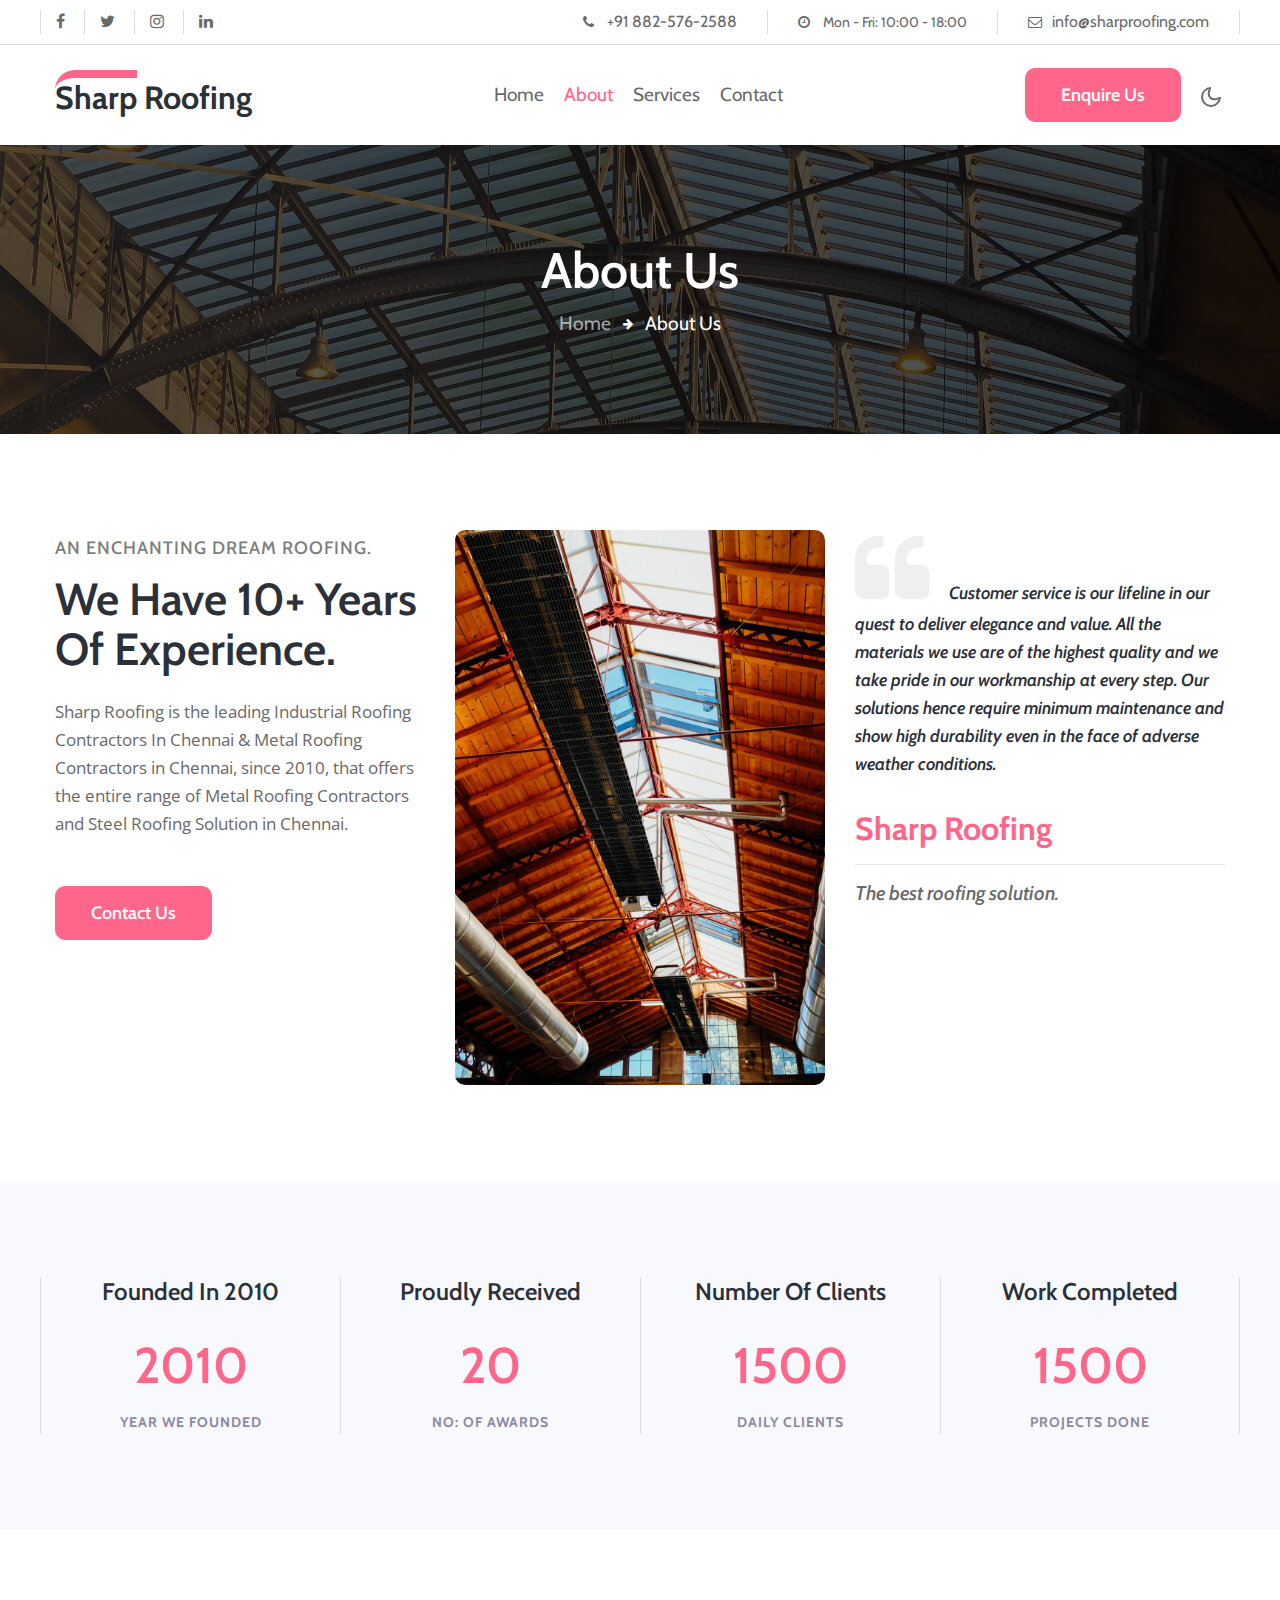
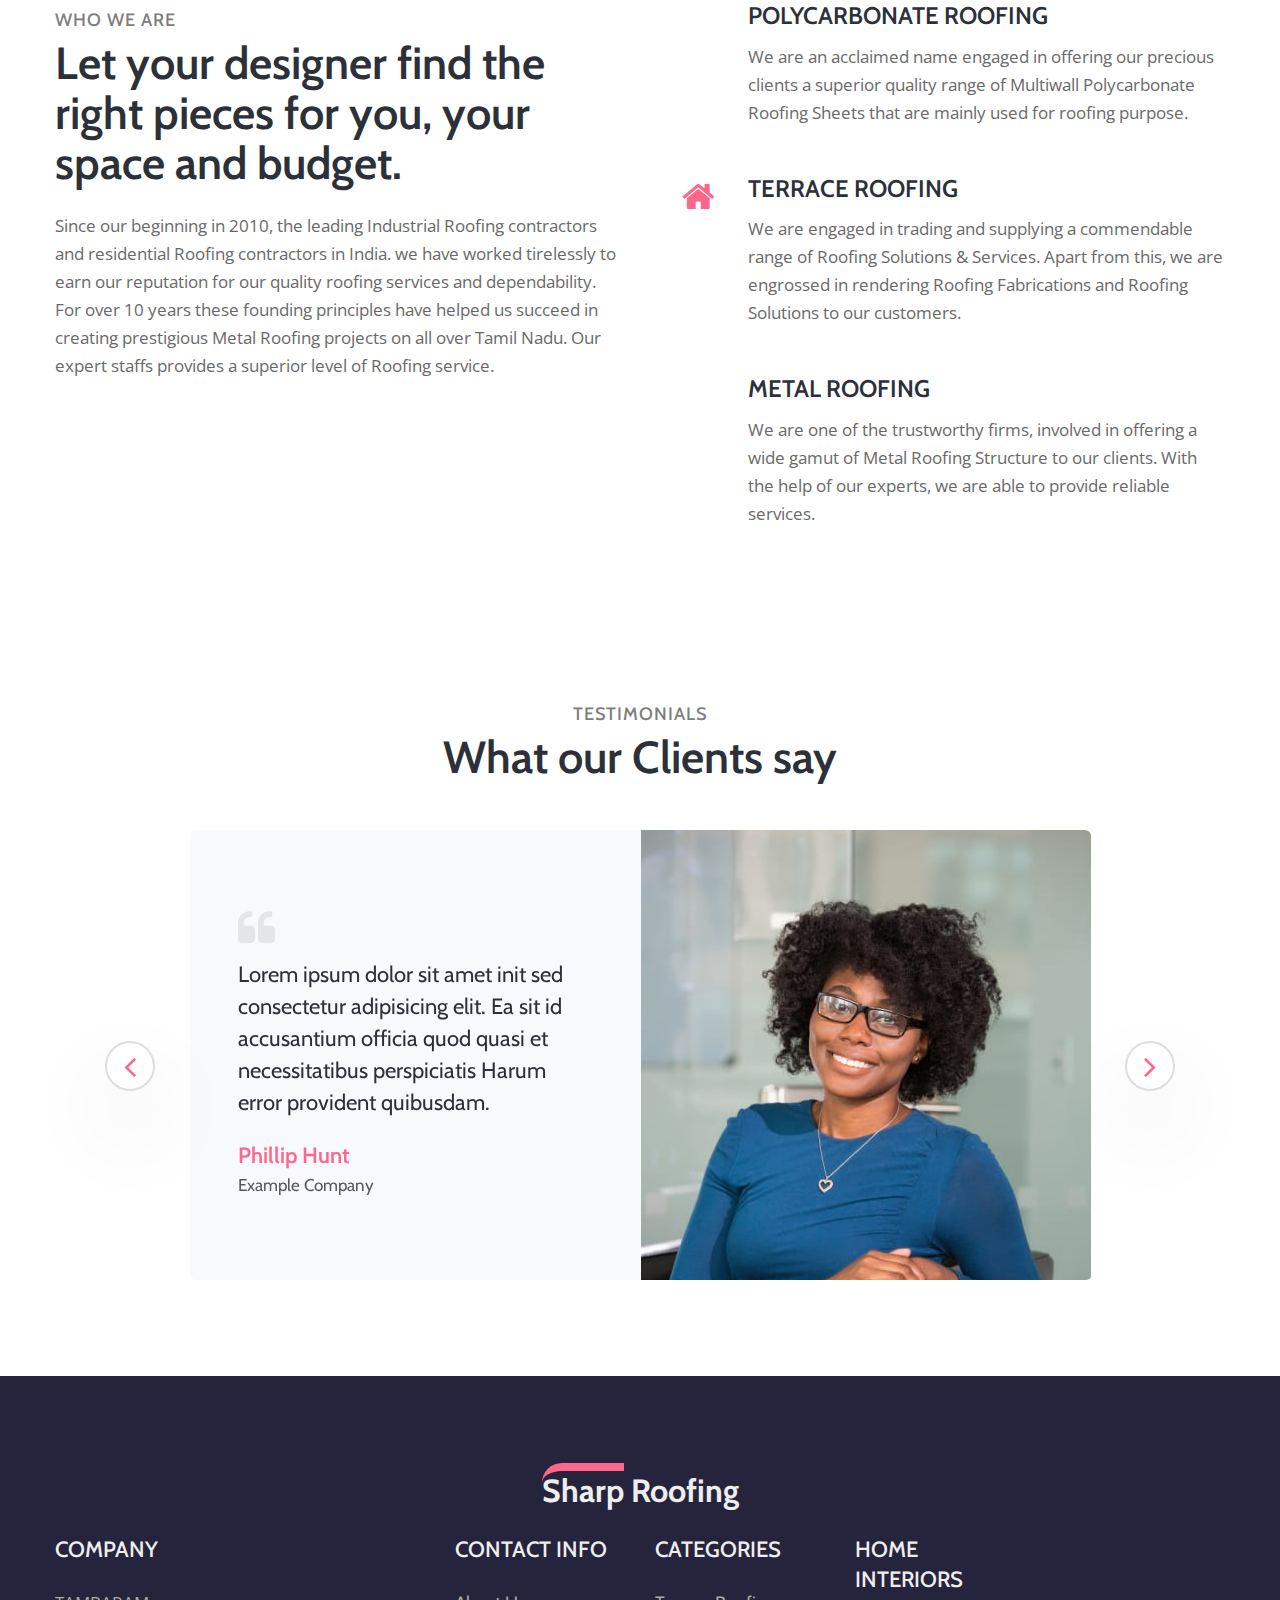
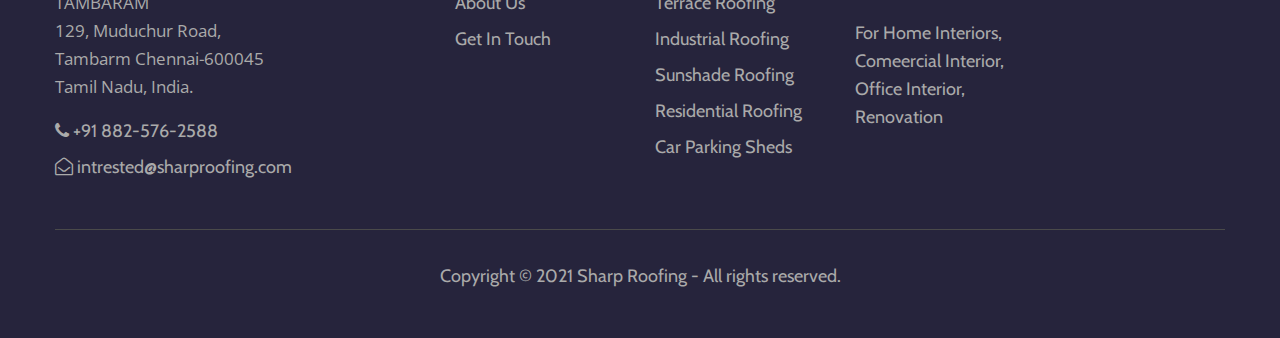
==== about.html @ 93df51a2 "site updates" ====
<!doctype html>
<html lang="en">

<head>
  <!-- Required meta tags -->
  <meta charset="utf-8">
  <meta name="viewport" content="width=device-width, initial-scale=1, shrink-to-fit=no">

  <link href="//fonts.googleapis.com/css2?family=Cabin:wght@400;500;600;700&display=swap" rel="stylesheet">
  <link href="//fonts.googleapis.com/css?family=Open+Sans:300,400,600,700,800&display=swap" rel="stylesheet">
  <script src="https://kit.fontawesome.com/ade8425e40.js" crossorigin="anonymous"></script>

  <title>Sharp Roofing</title>

  <!--CSS -->
  <link rel="stylesheet" href="assets/css/style-starter.css">
</head>

<body>
<!-- header top-->
<section class="w3l-top-header-content d-md-block d-none">
  <div class="hny-top-menu">
      <div class="top-hd">
          <div class="container">
              <div class="row">
                  <ul class="social-top">
                      <li><a href="#"><span class="fa fa-facebook"></span></a></li>
                      <li><a href="#"><span class="fa fa-twitter"></span></a></li>
                      <li><a href="#"><span class="fa fa-instagram"></span></a> </li>
                      <li><a href="#"><span class="fa fa-linkedin"></span> </a> </li>
                  </ul>
                  <ul class="accounts ml-auto">
                      <li class="top_li">
                          <span class="fa fa-phone"></span>
                          <a href="tel:+91 882-576-2588">+91 882-576-2588</a>
                      </li>

                      <li class="top_li">
                          <span class="fa fa-clock-o"></span> Mon - Fri: 10:00 - 18:00
                      </li>
                      <li class="top_li mr-lg-0"><span class="fa fa-envelope-o"></span><a
                              href="mailto:info@sharproofing.com">info@sharproofing.com </a>
                      </li>

                  </ul>
              </div>
          </div>
      </div>
  </div>
</section>
<!-- //header top-->

<!--header-->
<header>
  <div class="container">
      <nav class="navbar navbar-expand-lg">
          <h1><a class="navbar-brand" href="index.html">
                  <span class="sub-log">Sharp</span> Roofing
              </a></h1>
          <button class="navbar-toggler collapsed" type="button" data-toggle="collapse"
              data-target="#navbarTogglerDemo02" aria-controls="navbarTogglerDemo02" aria-expanded="false"
              aria-label="Toggle navigation">
              <span class="navbar-toggler-icon fa icon-expand fa-bars"></span>
              <span class="navbar-toggler-icon fa icon-close fa-times"></span>
              </span>
          </button>

          <div class="collapse navbar-collapse" id="navbarTogglerDemo02">
              <ul class="navbar-nav mx-lg-auto">
                  <li class="nav-item @@home__active">
                      <a class="nav-link" href="index.html">Home <span class="sr-only">(current)</span></a>
                  </li>
                  <li class="nav-item active">
                      <a class="nav-link" href="about.html">About</a>
                  </li>
                  <li class="nav-item @@services__active">
                      <a class="nav-link" href="services.html">Services</a>
                  </li>
                  <!-- <li class="nav-item @@projects__active">
                      <a class="nav-link" href="projects.html">Projects</a>
                  </li> -->
                  <li class="nav-item @@contact__active">
                      <a class="nav-link" href="contact.html">Contact</a>
                  </li>
              </ul>
          </div>

          <div class="d-lg-block d-none">
              <a href="contact.html" class="btn btn-style btn-primary">Enquire Us</a>
          </div>

          <!-- toggle switch for light and dark theme -->
          <div class="mobile-position">
              <nav class="navigation">
                  <div class="theme-switch-wrapper">
                      <label class="theme-switch" for="checkbox">
                          <input type="checkbox" id="checkbox">
                          <div class="mode-container py-1">
                              <i class="gg-sun"></i>
                              <i class="gg-moon"></i>
                          </div>
                      </label>
                  </div>
              </nav>
          </div>
          <!-- //toggle switch for light and dark theme -->
      </nav>
  </div>
</header>
<!-- //header -->

<!-- about breadcrumb -->
<section class="w3l-about-breadcrumb">
    <div class="breadcrumb-bg breadcrumb-bg-about py-5">
        <div class="container py-lg-5 py-md-3">
            <h2 class="title">About Us</h2>
            <ul class="breadcrumbs-custom-path mt-2 text-center">
                <li><a href="index.html">Home</a></li>
                <li class="active"><span class="fa fa-arrow-right mx-2" aria-hidden="true"></span> About Us </li>
            </ul>
        </div>
    </div>
</section>
<!-- //about breadcrumb -->

 <!-- about block1 -->
 <section class="wthree-row py-5 about-main" id="about">
     <div class="container py-lg-5 py-md-4">
         <div class="bg-pricemain row">
             <div class="col-lg-4 mb-lg-0 mb-5">
                 <h3 class="title-small mb-2">An enchanting dream Roofing.</h3>
                 <h3 class="title-big text-capitalize">We Have 10+ Years Of Experience. </h3>
                 <p class="pt-4">Sharp Roofing is the leading Industrial Roofing Contractors In Chennai & Metal Roofing Contractors in Chennai, since 2010, that offers the entire range of Metal Roofing Contractors and Steel Roofing Solution in Chennai.</p>
                 <a href="contact.html" class="btn btn-style btn-primary mt-lg-5 mt-4">Contact Us</a>
             </div>
             <div class="col-lg-4 col-md-6 text-center">
                 <div class="agileits-banner-info4">
                     <img src="assets/images/about-roof.jpeg" alt="image" class="img-fluid radius-image" />
                 </div>
             </div>
             <div class="col-lg-4 col-md-6 mt-md-0 mt-4">
                 <span class="fa fa-quote-left" aria-hidden="true"></span>
                 <p class="py-4 pl-3 d-inline font-italic about-right-text">Customer service is our lifeline in our quest to deliver elegance and value. All the materials we use are of the highest quality and we take pride in our workmanship at every step. Our solutions hence require minimum maintenance and show high durability even in the face of adverse weather conditions.
                 </p>
                 <h5 class="abt-right">Sharp Roofing</h5>
                 <hr>
                 <h4 class="abt-right-text font-italic">The best roofing solution.</h4>
             </div>
         </div>
     </div>
 </section>
 <!-- //about block1 -->
 
<!-- stats -->
<section class="w3l-stats py-5" id="stats">
    <div class="gallery-inner container py-md-5 py-4">
        <div class="row stats-con">
            <div class="col-md-3 col-6 stats_info counter_grid">
                <h3>Founded in 2010</h3>
                <p class="counter">2010</p>
                <span>Year we Founded</span>
            </div>
            <div class="col-md-3 col-6 stats_info counter_grid1">
                <h3>Proudly Received</h3>
                <p class="counter">20</p>
                <span>No: of Awards</span>
            </div>
            <div class="col-md-3 col-6 stats_info counter_grid mt-md-0 mt-5">
                <h3>Number of clients</h3>
                <p class="counter">1500</p>
                <span>Daily clients</span>
            </div>
            <div class="col-md-3 col-6 stats_info counter_grid mt-md-0 mt-5">
                <h3>Work completed</h3>
                <p class="counter">1500</p>
                <span>Projects done</span>
            </div>
        </div>
    </div>
</section>
<!-- //stats -->

<!-- about block3 -->
<section class="w3l-content-4">
    <div class="content-4-main py-5">
        <div class="container py-lg-4">
            <div class="content-info-in row">
                <div class="content-left col-lg-6">
                    <h3 class="title-small"> Who we are</h3>
                    <h3 class="title-big">Let your designer find the right pieces for you, your space and budget.</h3>
                    <p class="mt-4"> Since our beginning in 2010, the leading Industrial Roofing contractors and residential Roofing contractors in India. we have worked tirelessly to earn our reputation for our quality roofing services and dependability.<br>
                    For over 10 years these founding  principles have helped us succeed in creating prestigious  Metal Roofing projects on all over Tamil Nadu. Our expert staffs provides a superior level of  Roofing service.</p>
                    <img src="assets/images/banner3.jpg" class="img-fluid mt-3" alt="">
                </div>
                <div class="content-right col-lg-6 pl-lg-4 mt-lg-0 mt-5">
                    <div class="row content4-right-grids mb-lg-5 mb-5">
                        <div class="col-2 content4-right-icon">
                            <div class="content4-icon">
                                <span class="fa fa-accusoft"></span>
                            </div>
                        </div>
                        <div class="col-10 content4-right-info">
                            <h6><a href="#url">POLYCARBONATE ROOFING</a></h6>
                            <p>We are an acclaimed name engaged in offering our precious clients a superior quality range of Multiwall Polycarbonate Roofing Sheets that are mainly used for roofing purpose.</p>
                        </div>
                    </div>
                    <div class="row content4-right-grids mb-lg-5 mb-5">
                        <div class="col-2 content4-right-icon">
                            <div class="content4-icon">
                                <span class="fa fa-home"></span>
                            </div>
                        </div>
                        <div class="col-10 content4-right-info">
                            <h6><a href="#url">TERRACE ROOFING</a></h6>
                            <p>We are engaged in trading and supplying a commendable range of Roofing Solutions & Services. Apart from this, we are engrossed in rendering Roofing Fabrications and Roofing Solutions to our customers.</p>
                        </div>
                    </div>
                    <div class="row content4-right-grids">
                        <div class="col-2 content4-right-icon">
                            <div class="content4-icon">
                                <span class="fa fa-campground"></span>
                            </div>
                        </div>
                        <div class="col-10 content4-right-info">
                            <h6><a href="#url"> METAL ROOFING</a></h6>
                            <p>We are one of the trustworthy firms, involved in offering a wide gamut of Metal Roofing Structure to our clients. With the help of our experts, we are able to provide reliable services.</p>
                        </div>
                    </div>
                </div>
            </div>
        </div>
    </div>
</section>
<!-- //about block3 -->

<!-- team section -->
<!-- <section class="w3l-team" id="team">
  <div class="team py-5">
    <div class="container py-lg-5">
      <div class="header-section text-center mx-auto">
        <h3 class="title-small">Our Team Members</h3>
        <h3 class="title-big">Our Creative Team</h3>
      </div>
      <div class="row team-row pt-lg-3 mt-md-5 mt-4">
        <div class="col-lg-3 col-sm-6 team-wrap">
          <div class="team-info">
            <div class="column position-relative img-circle">
              <a href="#url"><img src="assets/images/team1.jpg" alt="" class="img-fluid team-image" /></a>
            </div>
            <div class="column-btm">
              <h3 class="name-pos"><a href="#url">Gwen Johnson</a></h3>
              <p>Founder & CEO</p>
              <div class="social">
                <a href="#facebook" class="facebook"><span class="fa fa-facebook" aria-hidden="true"></span></a>
                <a href="#twitter" class="twitter"><span class="fa fa-twitter" aria-hidden="true"></span></a>
              </div>
            </div>
          </div>
        </div> -->
        <!-- end team member -->

        <!-- <div class="col-lg-3 col-sm-6 team-wrap mt-sm-0 pt-sm-0 mt-4 pt-2">

          <div class="team-info">
            <div class="column position-relative img-circle">
              <a href="#url"><img src="assets/images/team2.jpg" alt="" class="img-fluid team-image" /></a>
            </div>
            <div class="column-btm">
              <h3 class="name-pos"><a href="#url">Daniel Roberto</a></h3>
              <p>Regional Manager</p>
              <div class="social">
                <a href="#facebook" class="facebook"><span class="fa fa-facebook" aria-hidden="true"></span></a>
                <a href="#twitter" class="twitter"><span class="fa fa-twitter" aria-hidden="true"></span></a>
              </div>
            </div>
          </div>
        </div> -->
        <!-- end team member -->

        <!-- <div class="col-lg-3 col-sm-6 team-wrap mt-lg-0 pt-lg-0 mt-4 pt-2">
          <div class="team-info">
            <div class="column position-relative img-circle">
              <a href="#url"><img src="assets/images/team3.jpg" alt="" class="img-fluid team-image" /></a>
            </div>
            <div class="column-btm">
              <h3 class="name-pos"><a href="#url">Dhony Abraham</a></h3>
              <p>Managing Partner</p>
              <div class="social">
                <a href="#facebook" class="facebook"><span class="fa fa-facebook" aria-hidden="true"></span></a>
                <a href="#twitter" class="twitter"><span class="fa fa-twitter" aria-hidden="true"></span></a>
              </div>
            </div>
          </div>

        </div> -->
        <!-- end team member -->
        <!-- end team member -->

        <!-- <div class="col-lg-3 col-sm-6 team-wrap mt-lg-0 pt-lg-0 mt-4 pt-2">

          <div class="team-info">
            <div class="column position-relative img-circle">
              <a href="#url"><img src="assets/images/team4.jpg" alt="" class="img-fluid team-image" /></a>
            </div>
            <div class="column-btm">
              <h3 class="name-pos"><a href="#url">Marko Dugonji</a></h3>
              <p>Cheif Executive</p>
              <div class="social">
                <a href="#facebook" class="facebook"><span class="fa fa-facebook" aria-hidden="true"></span></a>
                <a href="#twitter" class="twitter"><span class="fa fa-twitter" aria-hidden="true"></span></a>
              </div>
            </div>
          </div>
        </div> -->
        <!-- end team member -->

      <!-- </div>
    </div>
</section> -->
<!-- //teamsection -->

<!-- testimonials -->
<section class="w3l-testimonials" id="testimonials">
    <div class="testimonials py-5">
        <div class="container py-lg-5">
            <div class="title-content text-center">
                <h3 class="title-small">Testimonials</h3>
                <h3 class="title-big">What our Clients say</h3>
            </div>
            <div class="row mt-lg-5 mt-4">
                <div class="col-md-10 mx-auto">
                    <div class="owl-two owl-carousel owl-theme">
                        <div class="item">
                            <div class="slider-info">
                                <div class="message">
                                    <span class="fa fa-quote-left" aria-hidden="true"></span>
                                    <p>Lorem ipsum dolor sit amet init sed consectetur adipisicing elit. Ea sit id
                                        accusantium
                                        officia quod quasi et necessitatibus perspiciatis Harum error provident
                                        quibusdam.</p>
                                    <div class="name mt-4">
                                        <h4>Phillip Hunt</h4>
                                        <p>Example Company</p>
                                    </div>
                                </div>
                                <div class="img-circle">
                                    <img src="assets/images/team1.jpg" class="img-fluid testimonial-img" alt="client">
                                </div>
                            </div>
                        </div>
                        <div class="item">
                            <div class="slider-info">
                                <div class="message">
                                    <span class="fa fa-quote-left" aria-hidden="true"></span>
                                    <p>Lorem ipsum dolor sit amet init sed consectetur adipisicing elit. Ea sit id
                                        accusantium
                                        officia quod quasi et necessitatibus perspiciatis Harum error provident
                                        quibusdam.</p>
                                    <div class="name mt-4">
                                        <h4>Sara Grant</h4>
                                        <p>Example Company</p>
                                    </div>
                                </div>
                                <div class="img-circle">
                                    <img src="assets/images/team2.jpg" class="img-fluid testimonial-img" alt="client">
                                </div>
                            </div>
                        </div>
                        <div class="item">
                            <div class="slider-info">
                                <div class="message">
                                    <span class="fa fa-quote-left" aria-hidden="true"></span>
                                    <p>Lorem ipsum dolor sit amet init sed consectetur adipisicing elit. Ea sit id
                                        accusantium
                                        officia quod quasi et necessitatibus perspiciatis Harum error provident
                                        quibusdam.</p>
                                    <div class="name mt-4">
                                        <h4>Luke Jacobs</h4>
                                        <p>Example Company</p>
                                    </div>
                                </div>
                                <div class="img-circle">
                                    <img src="assets/images/team3.jpg" class="img-fluid testimonial-img" alt="client">
                                </div>
                            </div>
                        </div>
                        <div class="item">
                            <div class="slider-info">

                                <div class="message">
                                    <span class="fa fa-quote-left" aria-hidden="true"></span>
                                    <p>Lorem ipsum dolor sit amet init sed consectetur adipisicing elit. Ea sit id
                                        accusantium
                                        officia quod quasi et necessitatibus perspiciatis Harum error provident
                                        quibusdam.</p>
                                    <div class="name mt-4">
                                        <h4>Claire Olson</h4>
                                        <p>Example Company</p>
                                    </div>
                                </div>
                                <div class="img-circle">
                                    <img src="assets/images/team4.jpg" class="img-fluid testimonial-img" alt="client">
                                </div>
                            </div>
                        </div>
                    </div>
                </div>
            </div>
        </div>
    </div>
</section>
<!-- //testimonials -->
<!-- footer -->
<footer class="w3l-footer py-5">
  <div class="container pt-lg-5 pt-md-3">
    <div class="footer-grid_section text-center">
      <div class="footer-title mb-3">
        <h2> <a class="navbar-brand" href="index.html">
            <span class="sub-log">Sharp</span> Roofing
          </a></h2>
      </div>
    </div>
    <div class="row mt-4">
      <div class="col-lg-4 mb-lg-0 mb-5 footer-top">
        <h4 class="mb-4 w3f_title text-uppercase">Company</h4>
        <div class="footer-style-w3ls mb-3">
          <p>TAMBARAM <br> 129, Muduchur Road,<br>Tambarm Chennai-600045 <br>Tamil Nadu, India.</p>
        </div>
        <ul class="list-agileits">
          <li class="my-2"><a href="tel:+91 882-576-2588"><span class="fa fa-phone"></span> +91 882-576-2588</a></li>
          <li><a href="mailto:intrested@sharproofing.com" class="mail"><span class="fa fa-envelope-open-o"></span>
              intrested@sharproofing.com</a></li>
        </ul>
      </div>
      <div class="col-lg-2 col-md-3 col-6 footv3-left">
        <h4 class="mb-md-4 mb-3 w3f_title text-uppercase">Contact Info</h4>
        
        <ul class="list-agileits">
          <li class="my-2">
            <a href="about.html">
              About Us
            </a>
          </li>
          <li>
            <a href="contact.html">
              Get In Touch
            </a>
          </li>
        </ul>
      </div>
      <div class="col-lg-2 col-md-3 col-6">
        <h4 class="mb-md-4 mb-3 w3f_title text-uppercase">Categories</h4>
        <ul class="list-agileits">
          <li class="my-2">
            <a href="#about">
              Terrace Roofing
            </a>
          </li>
          <li class="mb-2">
            <a href="#about">
              Industrial Roofing
            </a>
          </li>
          <li class="my-2">
            <a href="#about">
              Sunshade Roofing
            </a>
          </li>
          <li class="my-2">
            <a href="#about">
              Residential Roofing
            </a>
          </li>
          <li>
            <a href="#about">
              Car Parking Sheds
            </a>
          </li>
        </ul>
      </div>

      <!-- <div class="col-lg-2 col-md-3 col-6 mt-md-0 mt-5">
        <h4 class="mb-md-4 mb-3 w3f_title text-uppercase">Resources</h4>
        <ul class="list-agileits">
          <li class="my-2">
            <a href="#url">
              Getting Started
            </a>
          </li>
          <li class="mb-2">
            <a href="#url">
              Best Collections
            </a>
          </li>
          <li class="my-2">
            <a href="#url">
              All Categories
            </a>
          </li>
          <li class="my-2">
            <a href="#url">
              24/7 Support
            </a>
          </li>
          <li>
            <a href="contact.html">
              Contact for Help
            </a>
          </li>
        </ul>
      </div> -->
      <div class="col-lg-2 col-md-3 col-6 mt-md-0 mt-5">
        <h4 class="mb-md-4 mb-3 w3f_title text-uppercase">Home Interiors</h4>
        <ul class="list-agileits">
          <li class="my-2">
            <a href="https://www.sriganeshinteriors.com/" target="_blank">
              For Home Interiors, Comeercial Interior, Office Interior, Renovation
            </a>
          </li>
        </ul>
      </div>
    </div>

    <!-- copyright -->
    <section class="w3l-footer-29-main w3l-copyright">
      <div class="text-center">
        <p class="copy-footer-29">Copyright © 2021 Sharp Roofing - All rights reserved.</p>
      </div>
    </section>
    <!-- //copyright -->

  </div>
  <!-- //footer bottom -->

  <!-- move top -->
  <button onclick="topFunction()" id="movetop" title="Go to top">
    &#10548;
  </button>
  <script>
    // When the user scrolls down 20px from the top of the document, show the button
    window.onscroll = function () {
      scrollFunction()
    };

    function scrollFunction() {
      if (document.body.scrollTop > 20 || document.documentElement.scrollTop > 20) {
        document.getElementById("movetop").style.display = "block";
      } else {
        document.getElementById("movetop").style.display = "none";
      }
    }

    // When the user clicks on the button, scroll to the top of the document
    function topFunction() {
      document.body.scrollTop = 0;
      document.documentElement.scrollTop = 0;
    }
  </script>
  <!-- /move top -->

</footer>
<!-- //footer -->

<!-- Template JavaScript -->

<script src="assets/js/jquery-3.3.1.min.js"></script>

<script src="assets/js/theme-change.js"></script>

<!-- magnific popup -->
<script src="assets/js/jquery.magnific-popup.min.js"></script>
<script>
  $(document).ready(function () {
    $('.popup-with-zoom-anim').magnificPopup({
      type: 'inline',

      fixedContentPos: false,
      fixedBgPos: true,

      overflowY: 'auto',

      closeBtnInside: true,
      preloader: false,

      midClick: true,
      removalDelay: 300,
      mainClass: 'my-mfp-zoom-in'
    });

    $('.popup-with-move-anim').magnificPopup({
      type: 'inline',

      fixedContentPos: false,
      fixedBgPos: true,

      overflowY: 'auto',

      closeBtnInside: true,
      preloader: false,

      midClick: true,
      removalDelay: 300,
      mainClass: 'my-mfp-slide-bottom'
    });
  });
</script>
<!-- magnific popup -->

<script src="assets/js/owl.carousel.js"></script>
<!-- script for banner slider -->
<script>
  $(document).ready(function () {
    $('.owl-one').owlCarousel({
      loop: true,
      margin: 0,
      nav: false,
      responsiveClass: true,
      autoplay: false,
      autoplayTimeout: 5000,
      autoplaySpeed: 1000,
      autoplayHoverPause: false,
      responsive: {
        0: {
          items: 1,
          nav: false
        },
        480: {
          items: 1,
          nav: false
        },
        667: {
          items: 1,
          nav: true
        },
        1000: {
          items: 1,
          nav: true
        }
      }
    })
  })
</script>
<!-- //script for banner slider -->

<!-- script for Testimonials-->
<script>
  $(document).ready(function () {
    $('.owl-two').owlCarousel({
      loop: true,
      margin: 30,
      nav: true,
      responsiveClass: true,
      autoplay: false,
      autoplayTimeout: 5000,
      autoplaySpeed: 1000,
      autoplayHoverPause: false,
      responsive: {
        0: {
          items: 1,
          nav: true
        },
        480: {
          items: 1,
          nav: true
        },
        667: {
          items: 1,
          nav: true
        },
        1000: {
          items: 1,
          nav: true
        }
      }
    })
  })
</script>
<!-- //script for Testimonials-->

<!-- script for services -->
<script>
  $(document).ready(function () {
    $('.owl-news').owlCarousel({
      loop: true,
      margin: 30,
      nav: false,
      responsiveClass: true,
      autoplay: true,
      autoplayTimeout: 5000,
      autoplaySpeed: 1000,
      autoplayHoverPause: false,
      responsive: {
        0: {
          items: 1,
          nav: false
        },
        480: {
          items: 1,
          nav: false
        },
        768: {
          items: 2,
          nav: false
        },
        1000: {
          items: 3,
          nav: false
        }
      }
    })
  })
</script>
<!-- //script for services -->

<!-- disable body scroll which navbar is in active -->
<script>
  $(function () {
    $('.navbar-toggler').click(function () {
      $('body').toggleClass('noscroll');
    })
  });
</script>
<!-- disable body scroll which navbar is in active -->

<script src="assets/js/bootstrap.min.js"></script>

</body>

</html>
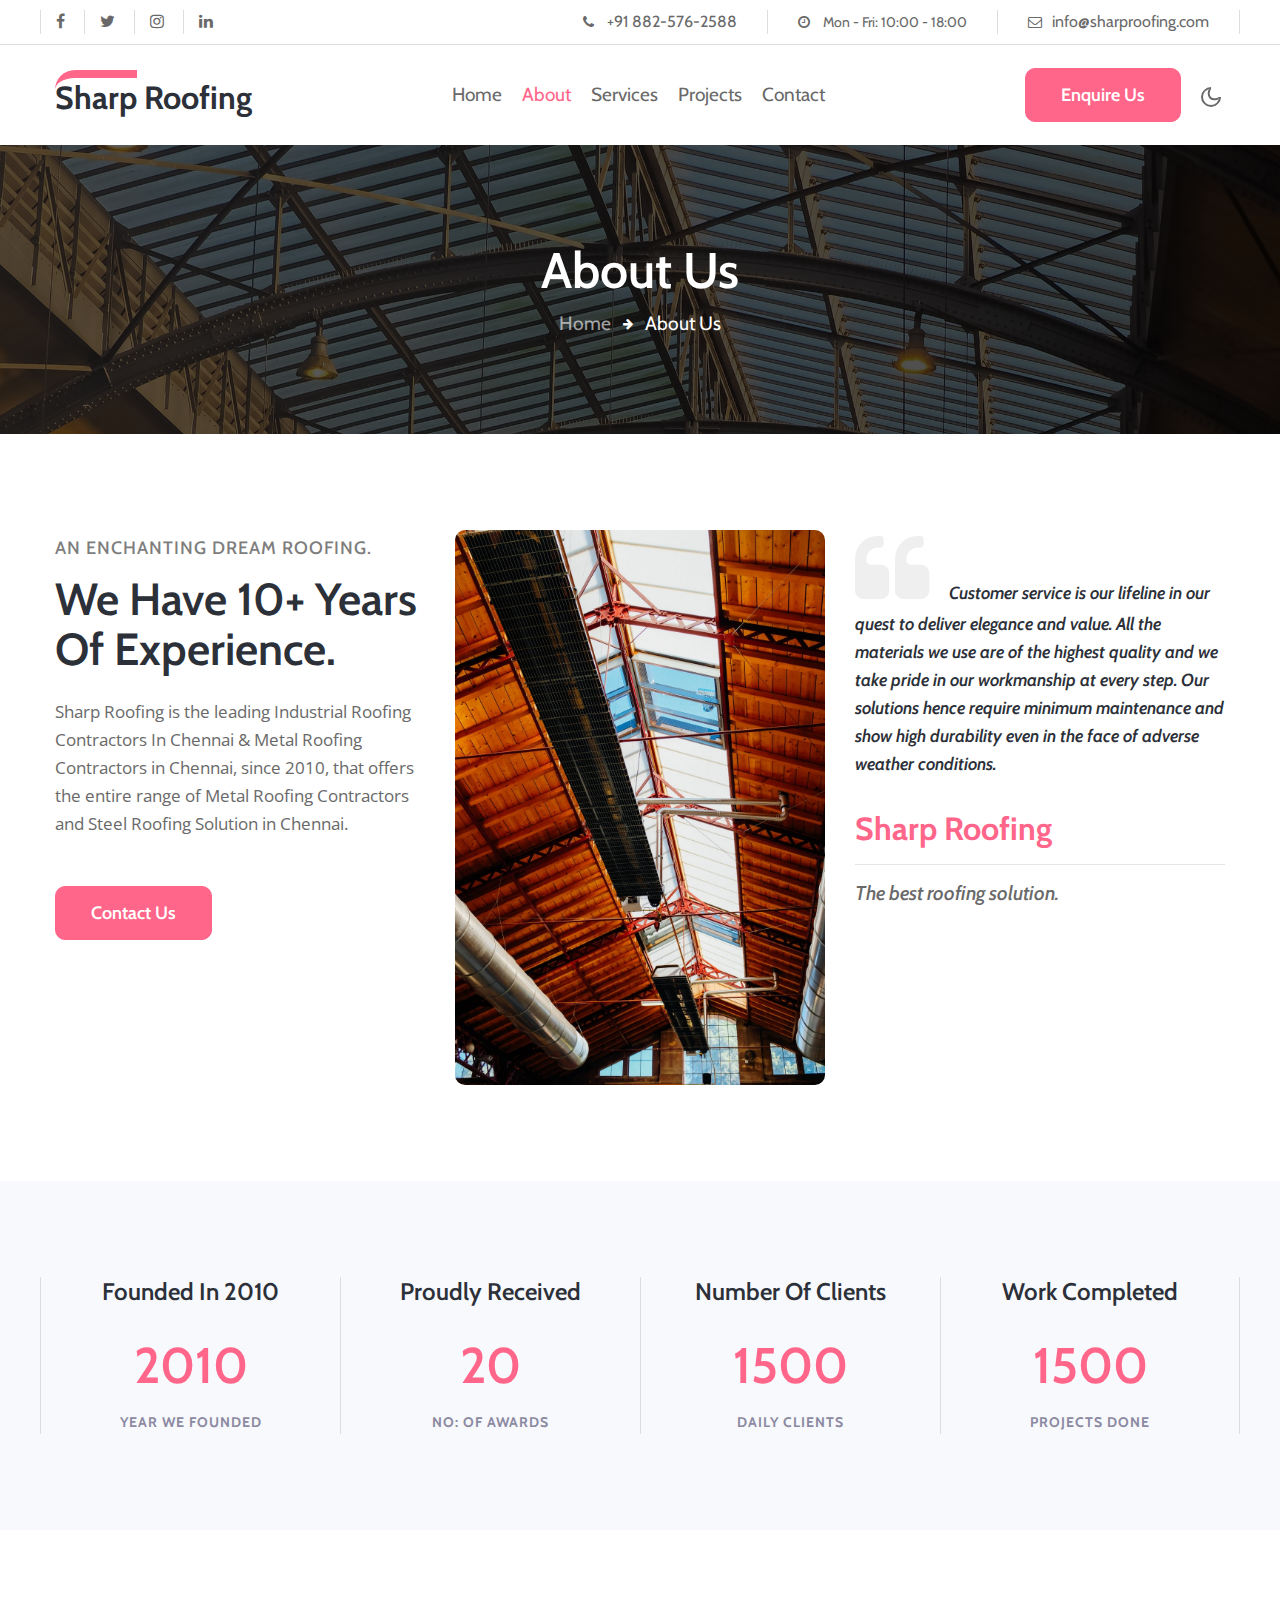
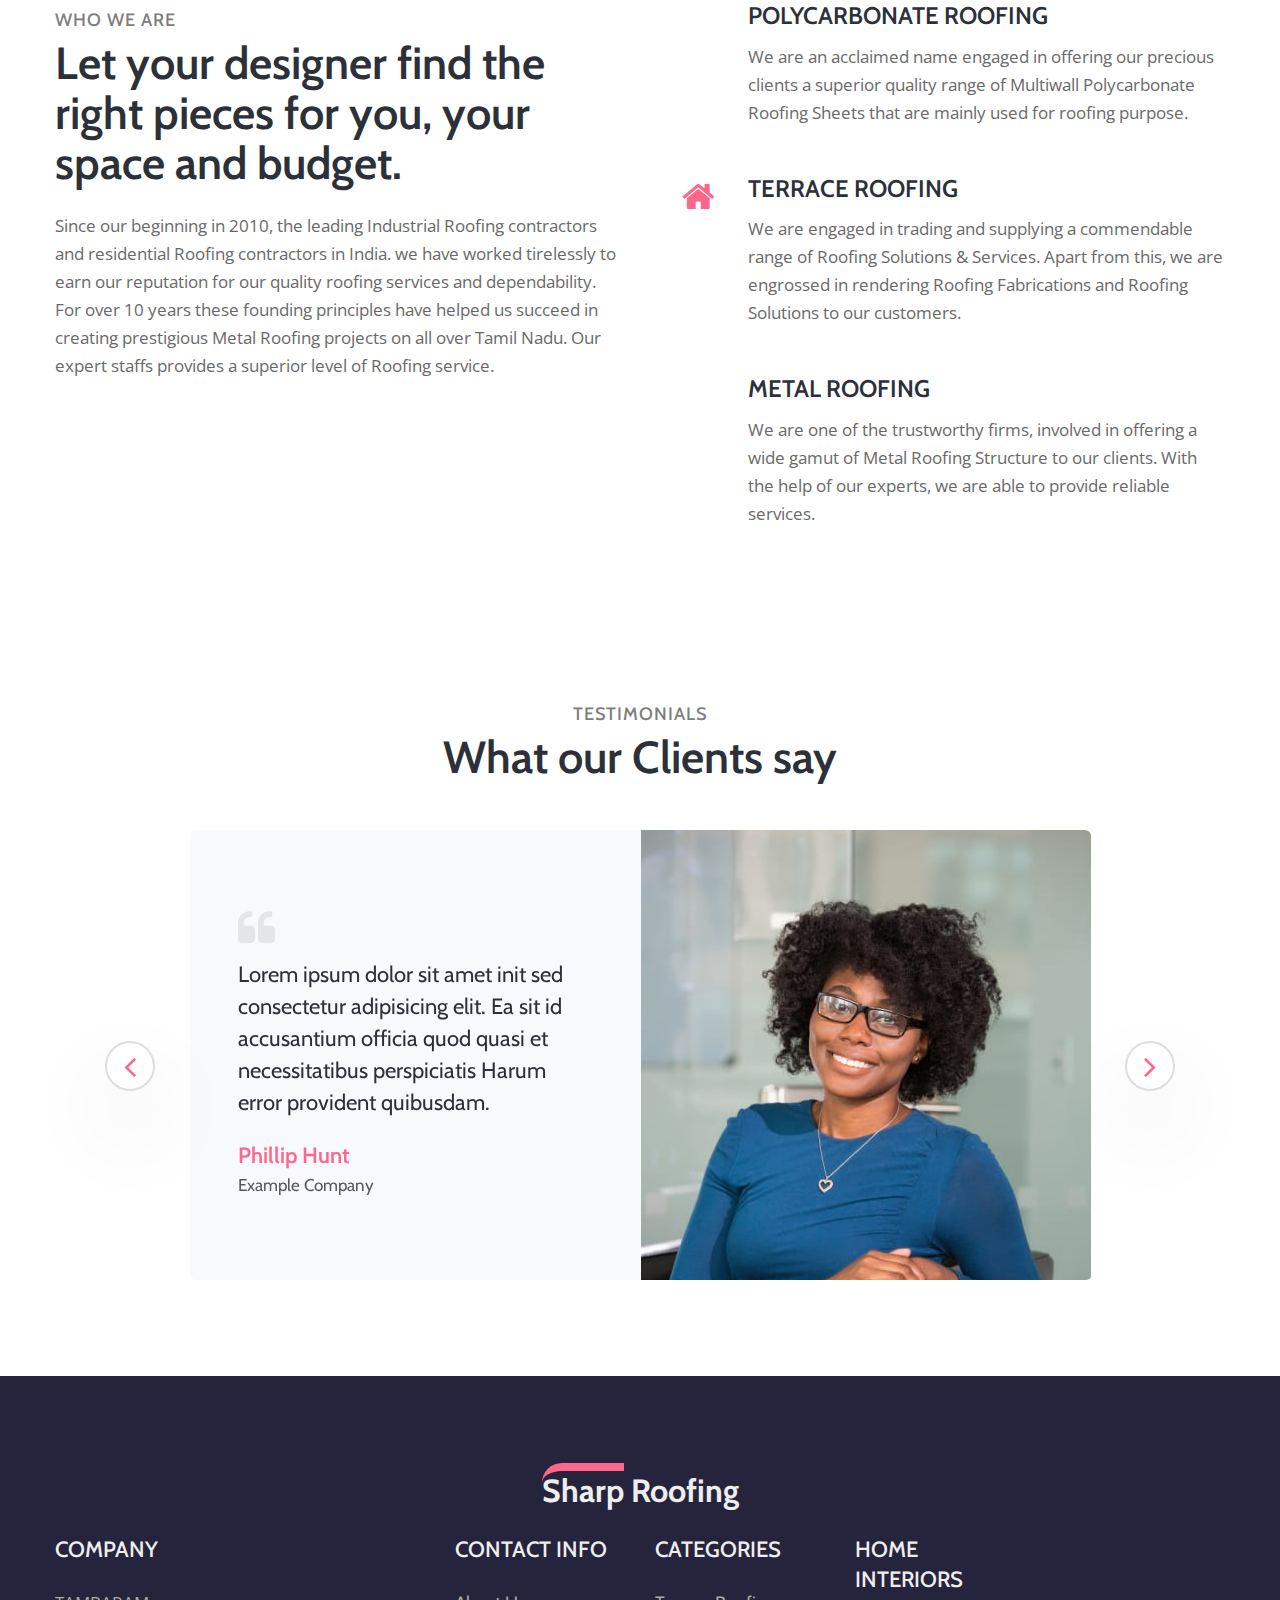
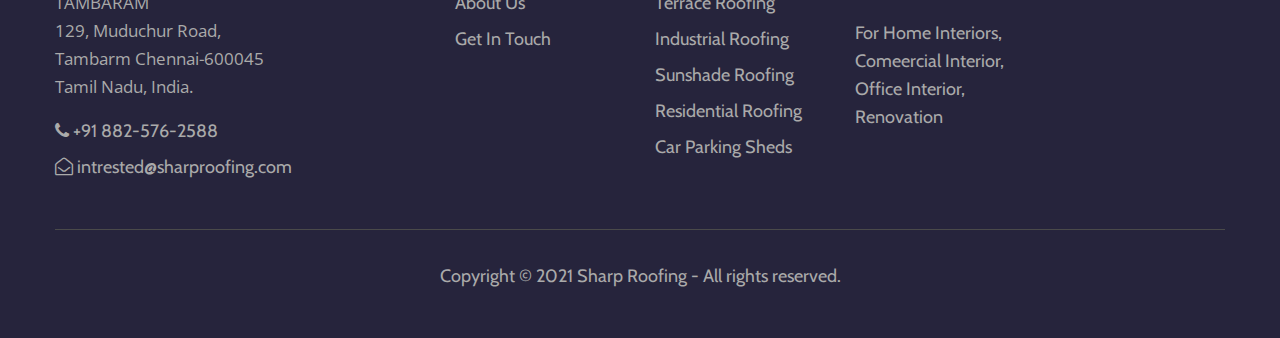
==== commit d0553bac: "projects page update" ====
--- a/about.html
+++ b/about.html
@@ -76,9 +76,9 @@
                   <li class="nav-item @@services__active">
                       <a class="nav-link" href="services.html">Services</a>
                   </li>
-                  <!-- <li class="nav-item @@projects__active">
+                  <li class="nav-item @@projects__active">
                       <a class="nav-link" href="projects.html">Projects</a>
-                  </li> -->
+                  </li>
                   <li class="nav-item @@contact__active">
                       <a class="nav-link" href="contact.html">Contact</a>
                   </li>
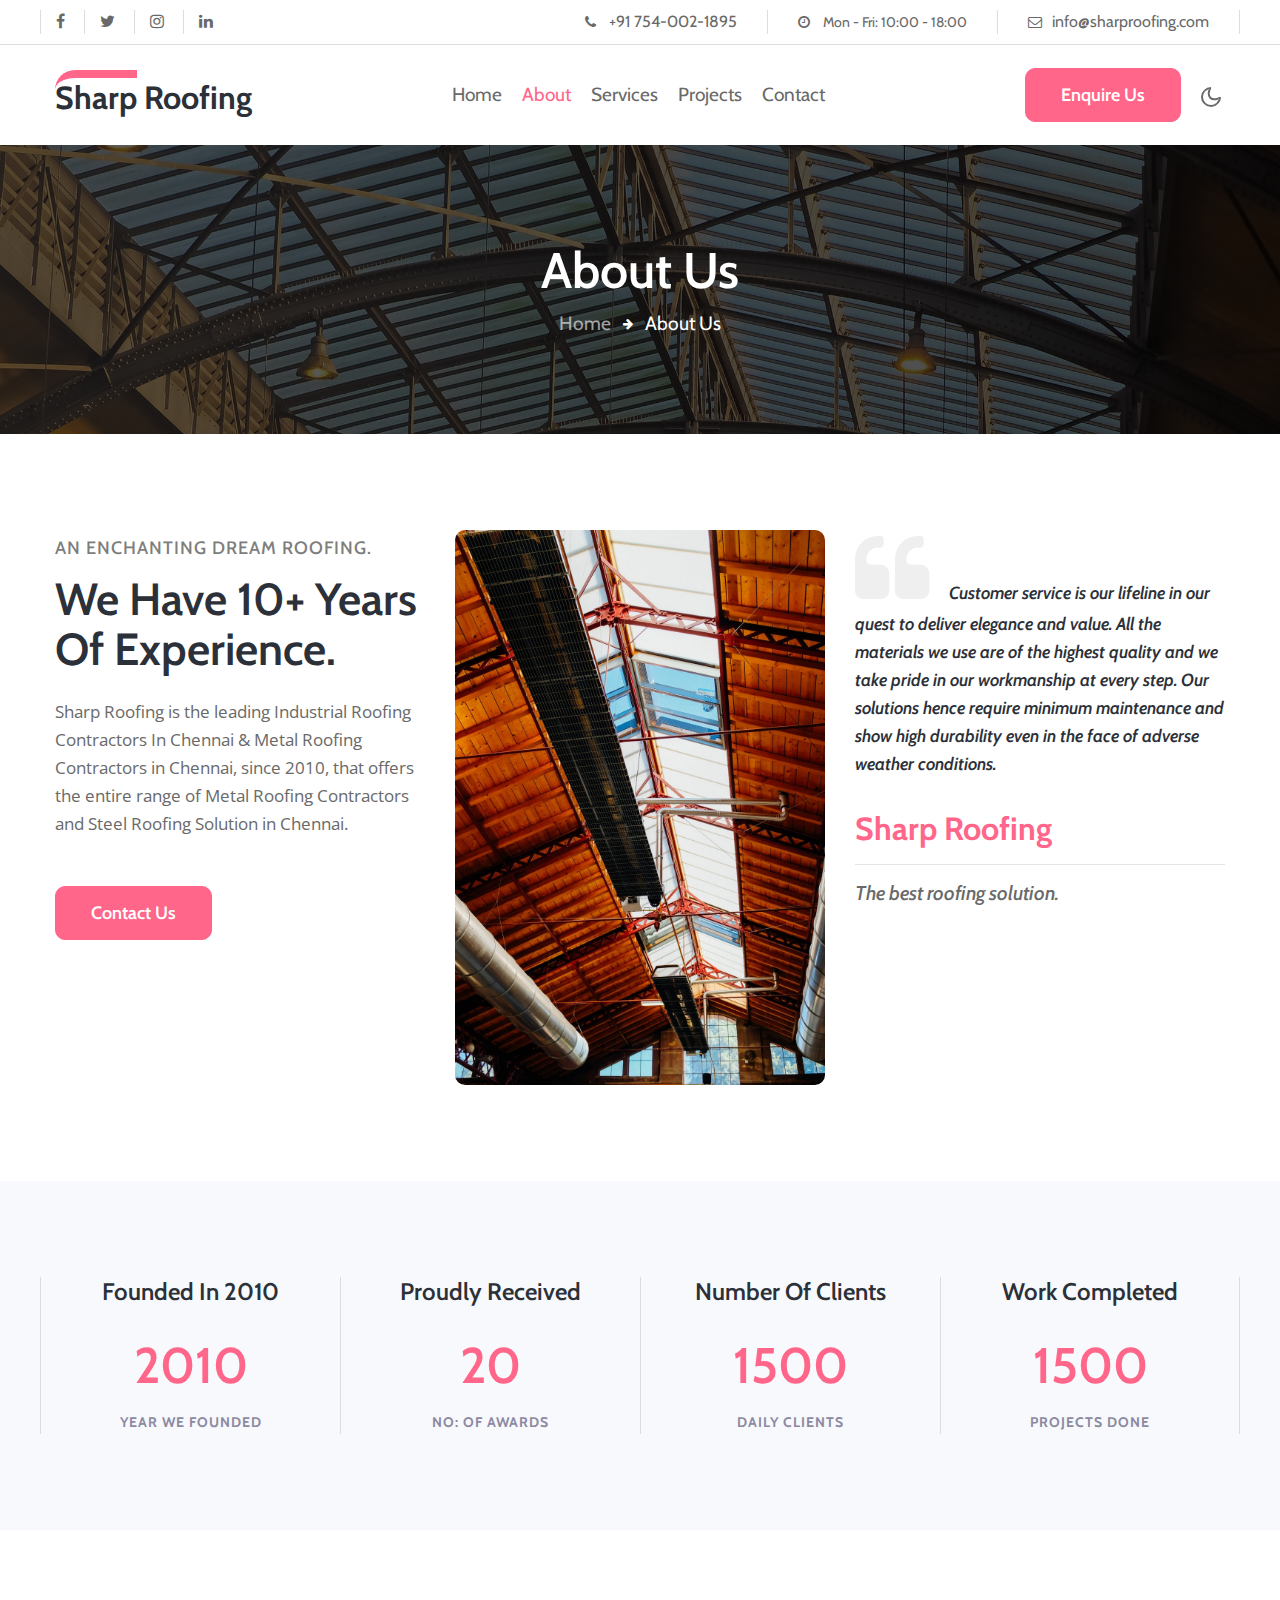
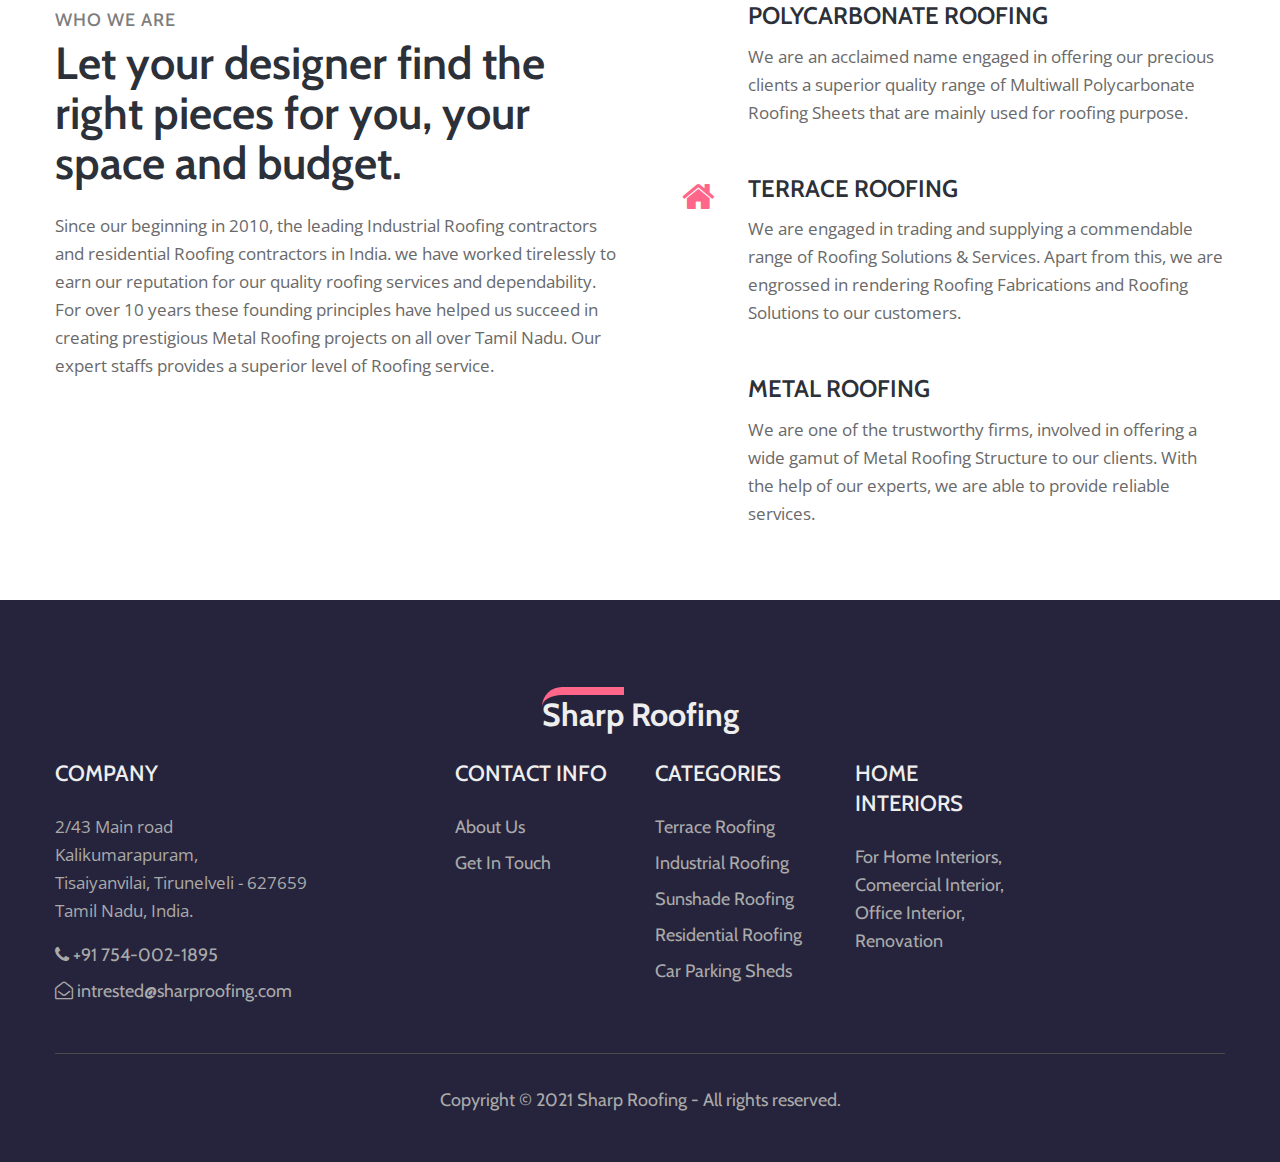
==== commit 9c729f05: "updates phone number, location details.." ====
--- a/about.html
+++ b/about.html
@@ -32,7 +32,7 @@
                   <ul class="accounts ml-auto">
                       <li class="top_li">
                           <span class="fa fa-phone"></span>
-                          <a href="tel:+91 882-576-2588">+91 882-576-2588</a>
+                          <a href="tel:+91 7540021895">+91 754-002-1895</a>
                       </li>
 
                       <li class="top_li">
@@ -320,7 +320,7 @@
 <!-- //teamsection -->
 
 <!-- testimonials -->
-<section class="w3l-testimonials" id="testimonials">
+<!-- <section class="w3l-testimonials" id="testimonials">
     <div class="testimonials py-5">
         <div class="container py-lg-5">
             <div class="title-content text-center">
@@ -408,7 +408,7 @@
             </div>
         </div>
     </div>
-</section>
+</section> -->
 <!-- //testimonials -->
 <!-- footer -->
 <footer class="w3l-footer py-5">
@@ -424,10 +424,12 @@
       <div class="col-lg-4 mb-lg-0 mb-5 footer-top">
         <h4 class="mb-4 w3f_title text-uppercase">Company</h4>
         <div class="footer-style-w3ls mb-3">
-          <p>TAMBARAM <br> 129, Muduchur Road,<br>Tambarm Chennai-600045 <br>Tamil Nadu, India.</p>
+          <p>2/43 Main road <br> Kalikumarapuram,<br>Tisaiyanvilai, Tirunelveli - 627659 <br>Tamil Nadu, India.</p>
         </div>
         <ul class="list-agileits">
-          <li class="my-2"><a href="tel:+91 882-576-2588"><span class="fa fa-phone"></span> +91 882-576-2588</a></li>
+          <li class="my-2"><a href="tel:
+            +91 7540021895"><span class="fa fa-phone"></span> 
+            +91 754-002-1895</a></li>
           <li><a href="mailto:intrested@sharproofing.com" class="mail"><span class="fa fa-envelope-open-o"></span>
               intrested@sharproofing.com</a></li>
         </ul>
@@ -478,37 +480,6 @@
           </li>
         </ul>
       </div>
-
-      <!-- <div class="col-lg-2 col-md-3 col-6 mt-md-0 mt-5">
-        <h4 class="mb-md-4 mb-3 w3f_title text-uppercase">Resources</h4>
-        <ul class="list-agileits">
-          <li class="my-2">
-            <a href="#url">
-              Getting Started
-            </a>
-          </li>
-          <li class="mb-2">
-            <a href="#url">
-              Best Collections
-            </a>
-          </li>
-          <li class="my-2">
-            <a href="#url">
-              All Categories
-            </a>
-          </li>
-          <li class="my-2">
-            <a href="#url">
-              24/7 Support
-            </a>
-          </li>
-          <li>
-            <a href="contact.html">
-              Contact for Help
-            </a>
-          </li>
-        </ul>
-      </div> -->
       <div class="col-lg-2 col-md-3 col-6 mt-md-0 mt-5">
         <h4 class="mb-md-4 mb-3 w3f_title text-uppercase">Home Interiors</h4>
         <ul class="list-agileits">
